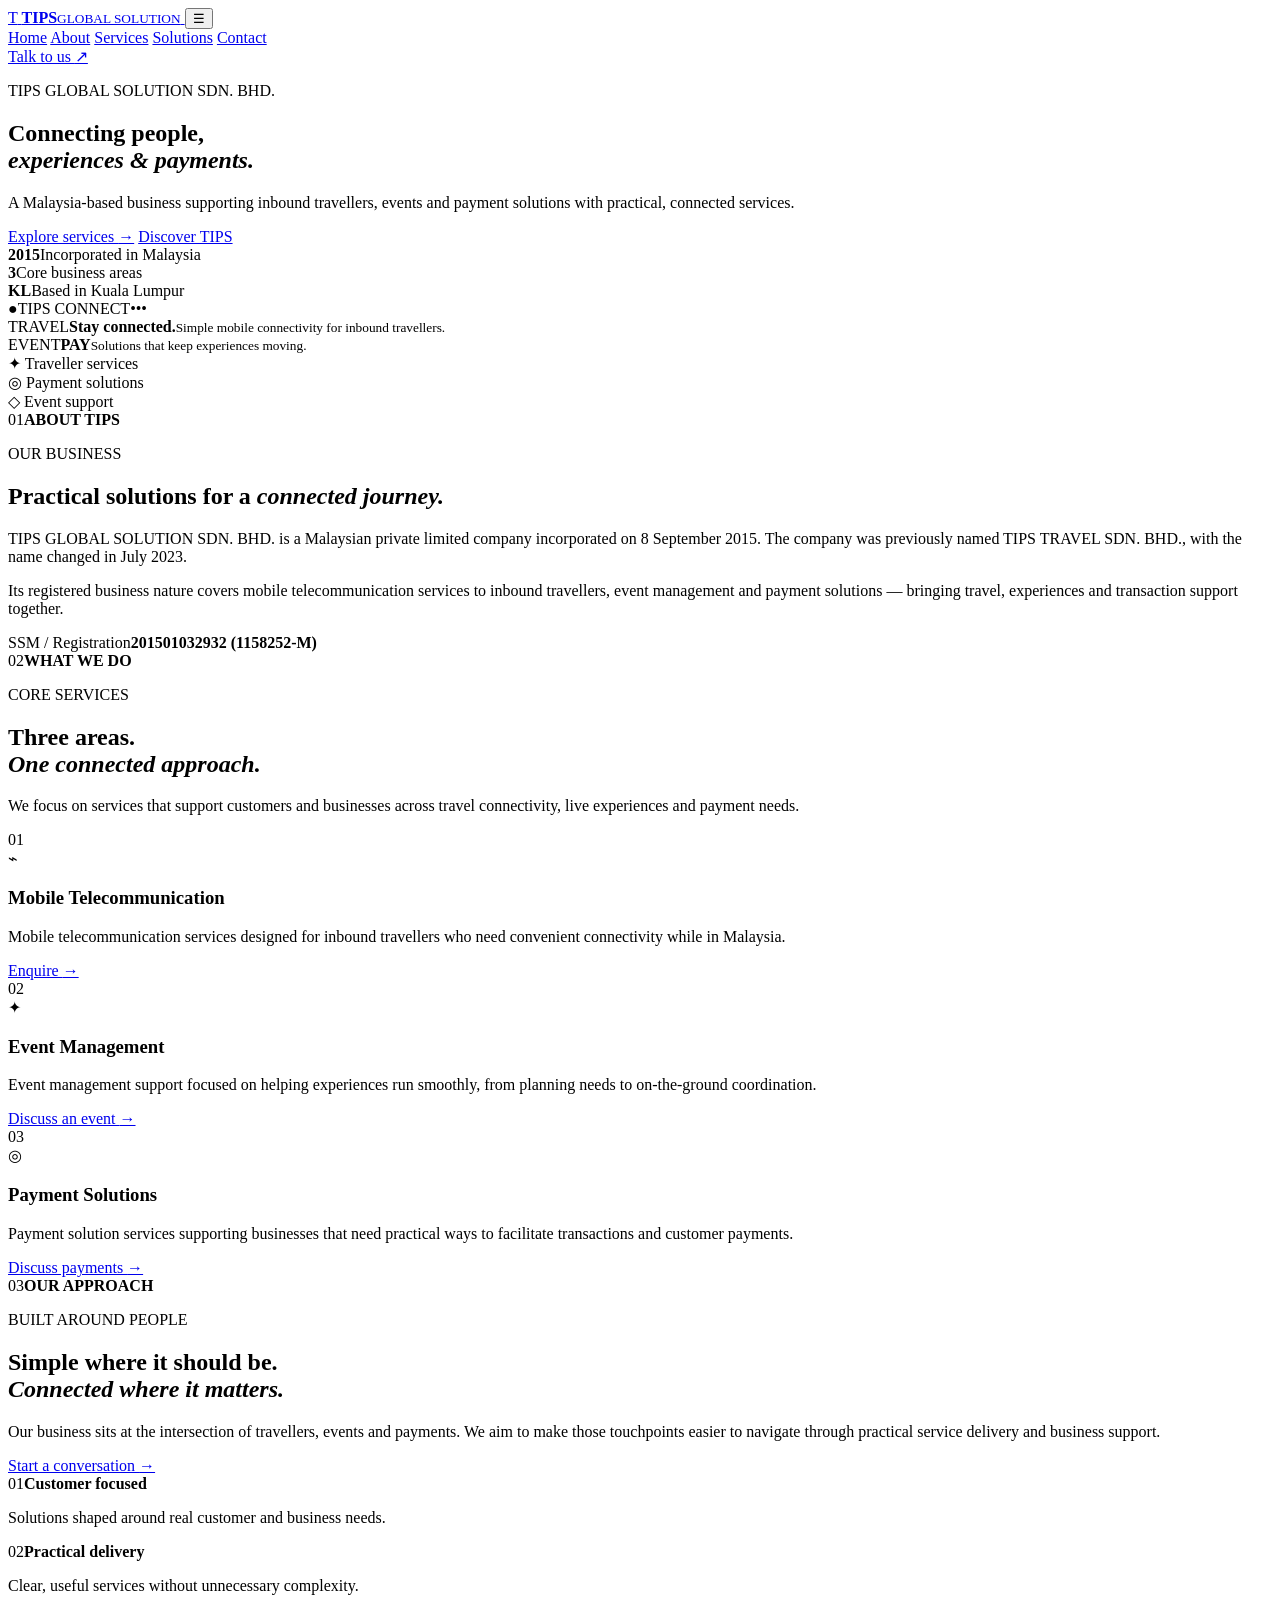
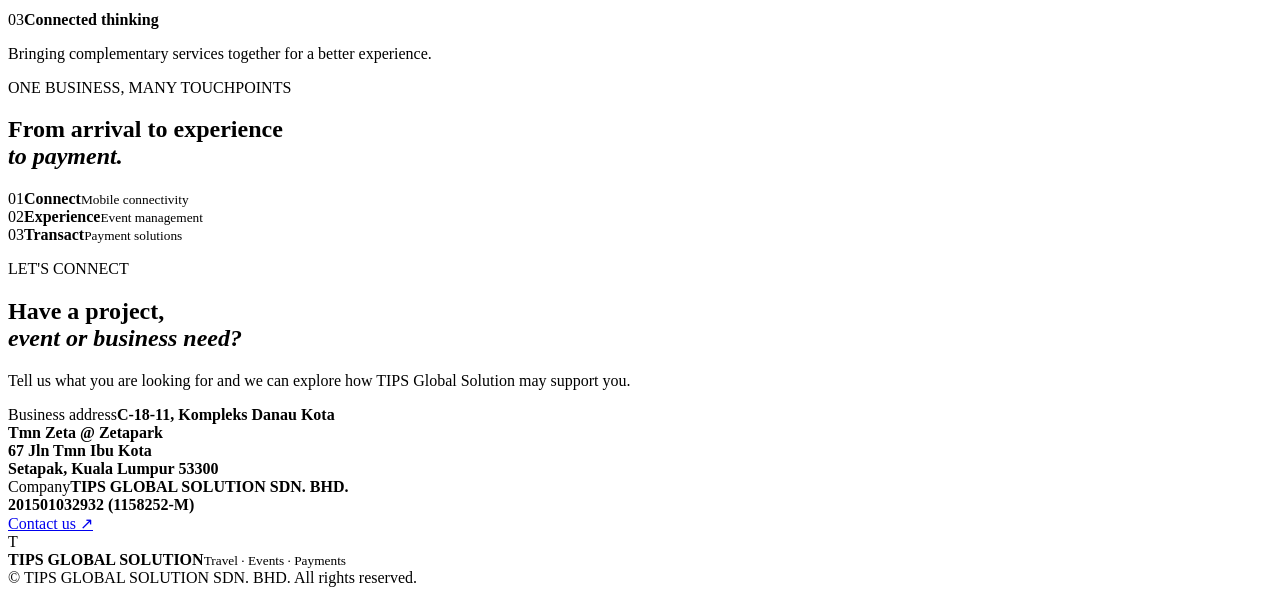
==== tips/index.html @ e6650464 "Add TIPS Global Solution website homepage" ====
<!doctype html>
<html lang="en">
<head>
  <meta charset="utf-8">
  <meta name="viewport" content="width=device-width,initial-scale=1">
  <meta name="description" content="TIPS GLOBAL SOLUTION SDN. BHD. — mobile telecommunication services to inbound travellers, event management and payment solutions.">
  <meta name="theme-color" content="#08111f">
  <title>TIPS GLOBAL SOLUTION SDN. BHD. | Travel, Events & Payment Solutions</title>
  <link rel="preconnect" href="https://fonts.googleapis.com">
  <link rel="preconnect" href="https://fonts.gstatic.com" crossorigin>
  <link href="https://fonts.googleapis.com/css2?family=DM+Sans:wght@400;500;600;700&family=Manrope:wght@600;700;800&display=swap" rel="stylesheet">
  <link rel="stylesheet" href="styles.css">
</head>
<body>
  <header class="site-header" id="top">
    <a class="brand" href="#home" aria-label="TIPS Global Solution home">
      <span class="brand-mark">T</span>
      <span><strong>TIPS</strong><small>GLOBAL SOLUTION</small></span>
    </a>
    <button class="menu" aria-label="Open menu" aria-expanded="false">☰</button>
    <nav class="nav-links">
      <a class="active" href="#home">Home</a>
      <a href="#about">About</a>
      <a href="#services">Services</a>
      <a href="#solutions">Solutions</a>
      <a href="#contact">Contact</a>
    </nav>
    <a class="header-cta" href="#contact">Talk to us <span>↗</span></a>
  </header>

  <main>
    <section class="hero" id="home">
      <div class="hero-glow glow-one"></div><div class="hero-glow glow-two"></div>
      <div class="hero-copy reveal">
        <p class="eyebrow">TIPS GLOBAL SOLUTION SDN. BHD.</p>
        <h1>Connecting people,<br><em>experiences &amp; payments.</em></h1>
        <p class="lead">A Malaysia-based business supporting inbound travellers, events and payment solutions with practical, connected services.</p>
        <div class="hero-actions">
          <a class="btn primary" href="#services">Explore services <span>→</span></a>
          <a class="btn secondary" href="#about">Discover TIPS</a>
        </div>
        <div class="hero-stats">
          <div><strong>2015</strong><span>Incorporated in Malaysia</span></div>
          <div><strong>3</strong><span>Core business areas</span></div>
          <div><strong>KL</strong><span>Based in Kuala Lumpur</span></div>
        </div>
      </div>
      <div class="hero-art reveal delay">
        <div class="orbit orbit-a"></div><div class="orbit orbit-b"></div>
        <div class="phone-card">
          <div class="phone-top"><span>●</span><span>TIPS CONNECT</span><span>•••</span></div>
          <div class="signal"><span>TRAVEL</span><strong>Stay connected.</strong><small>Simple mobile connectivity for inbound travellers.</small></div>
          <div class="phone-bars"><i></i><i></i><i></i><i></i><i></i></div>
          <div class="mini-card"><span>EVENT</span><strong>PAY</strong><small>Solutions that keep experiences moving.</small></div>
        </div>
        <div class="floating-pill pill-one">✦ Traveller services</div>
        <div class="floating-pill pill-two">◎ Payment solutions</div>
        <div class="floating-pill pill-three">◇ Event support</div>
      </div>
    </section>

    <section class="about section" id="about">
      <div class="section-label"><span>01</span><b>ABOUT TIPS</b></div>
      <div class="about-grid">
        <div class="about-heading reveal"><p class="eyebrow">OUR BUSINESS</p><h2>Practical solutions for a <em>connected journey.</em></h2></div>
        <div class="about-copy reveal"><p>TIPS GLOBAL SOLUTION SDN. BHD. is a Malaysian private limited company incorporated on 8 September 2015. The company was previously named TIPS TRAVEL SDN. BHD., with the name changed in July 2023.</p><p>Its registered business nature covers mobile telecommunication services to inbound travellers, event management and payment solutions — bringing travel, experiences and transaction support together.</p><div class="company-note"><span>SSM / Registration</span><strong>201501032932 (1158252-M)</strong></div></div>
      </div>
    </section>

    <section class="services section" id="services">
      <div class="section-label"><span>02</span><b>WHAT WE DO</b></div>
      <div class="section-intro"><div><p class="eyebrow">CORE SERVICES</p><h2>Three areas.<br><em>One connected approach.</em></h2></div><p>We focus on services that support customers and businesses across travel connectivity, live experiences and payment needs.</p></div>
      <div class="service-grid">
        <article class="service-card reveal"><div class="service-number">01</div><div class="icon">⌁</div><h3>Mobile Telecommunication</h3><p>Mobile telecommunication services designed for inbound travellers who need convenient connectivity while in Malaysia.</p><a href="#contact">Enquire <span>→</span></a></article>
        <article class="service-card featured reveal delay"><div class="service-number">02</div><div class="icon">✦</div><h3>Event Management</h3><p>Event management support focused on helping experiences run smoothly, from planning needs to on-the-ground coordination.</p><a href="#contact">Discuss an event <span>→</span></a></article>
        <article class="service-card reveal"><div class="service-number">03</div><div class="icon">◎</div><h3>Payment Solutions</h3><p>Payment solution services supporting businesses that need practical ways to facilitate transactions and customer payments.</p><a href="#contact">Discuss payments <span>→</span></a></article>
      </div>
    </section>

    <section class="solutions section" id="solutions">
      <div class="section-label light"><span>03</span><b>OUR APPROACH</b></div>
      <div class="solutions-grid">
        <div class="solutions-copy reveal"><p class="eyebrow">BUILT AROUND PEOPLE</p><h2>Simple where it should be.<br><em>Connected where it matters.</em></h2><p>Our business sits at the intersection of travellers, events and payments. We aim to make those touchpoints easier to navigate through practical service delivery and business support.</p><a class="btn light-btn" href="#contact">Start a conversation <span>→</span></a></div>
        <div class="principles reveal delay">
          <div><span>01</span><strong>Customer focused</strong><p>Solutions shaped around real customer and business needs.</p></div>
          <div><span>02</span><strong>Practical delivery</strong><p>Clear, useful services without unnecessary complexity.</p></div>
          <div><span>03</span><strong>Connected thinking</strong><p>Bringing complementary services together for a better experience.</p></div>
        </div>
      </div>
    </section>

    <section class="journey section">
      <div class="journey-card reveal">
        <div><p class="eyebrow">ONE BUSINESS, MANY TOUCHPOINTS</p><h2>From arrival to experience<br><em>to payment.</em></h2></div>
        <div class="journey-line"><div><span>01</span><strong>Connect</strong><small>Mobile connectivity</small></div><i></i><div><span>02</span><strong>Experience</strong><small>Event management</small></div><i></i><div><span>03</span><strong>Transact</strong><small>Payment solutions</small></div></div>
      </div>
    </section>

    <section class="contact section" id="contact">
      <div class="contact-card reveal">
        <div class="contact-main"><p class="eyebrow">LET'S CONNECT</p><h2>Have a project,<br><em>event or business need?</em></h2><p>Tell us what you are looking for and we can explore how TIPS Global Solution may support you.</p></div>
        <div class="contact-details"><div><span>Business address</span><strong>C-18-11, Kompleks Danau Kota<br>Tmn Zeta @ Zetapark<br>67 Jln Tmn Ibu Kota<br>Setapak, Kuala Lumpur 53300</strong></div><div><span>Company</span><strong>TIPS GLOBAL SOLUTION SDN. BHD.<br>201501032932 (1158252-M)</strong></div><a class="contact-button" href="mailto:info@tipsglobalsolution.com">Contact us <span>↗</span></a></div>
      </div>
    </section>
  </main>

  <footer>
    <div class="footer-brand"><span class="brand-mark">T</span><div><strong>TIPS GLOBAL SOLUTION</strong><small>Travel · Events · Payments</small></div></div>
    <div class="footer-copy">© <span id="year"></span> TIPS GLOBAL SOLUTION SDN. BHD. All rights reserved.</div>
  </footer>
  <script src="script.js"></script>
</body>
</html>
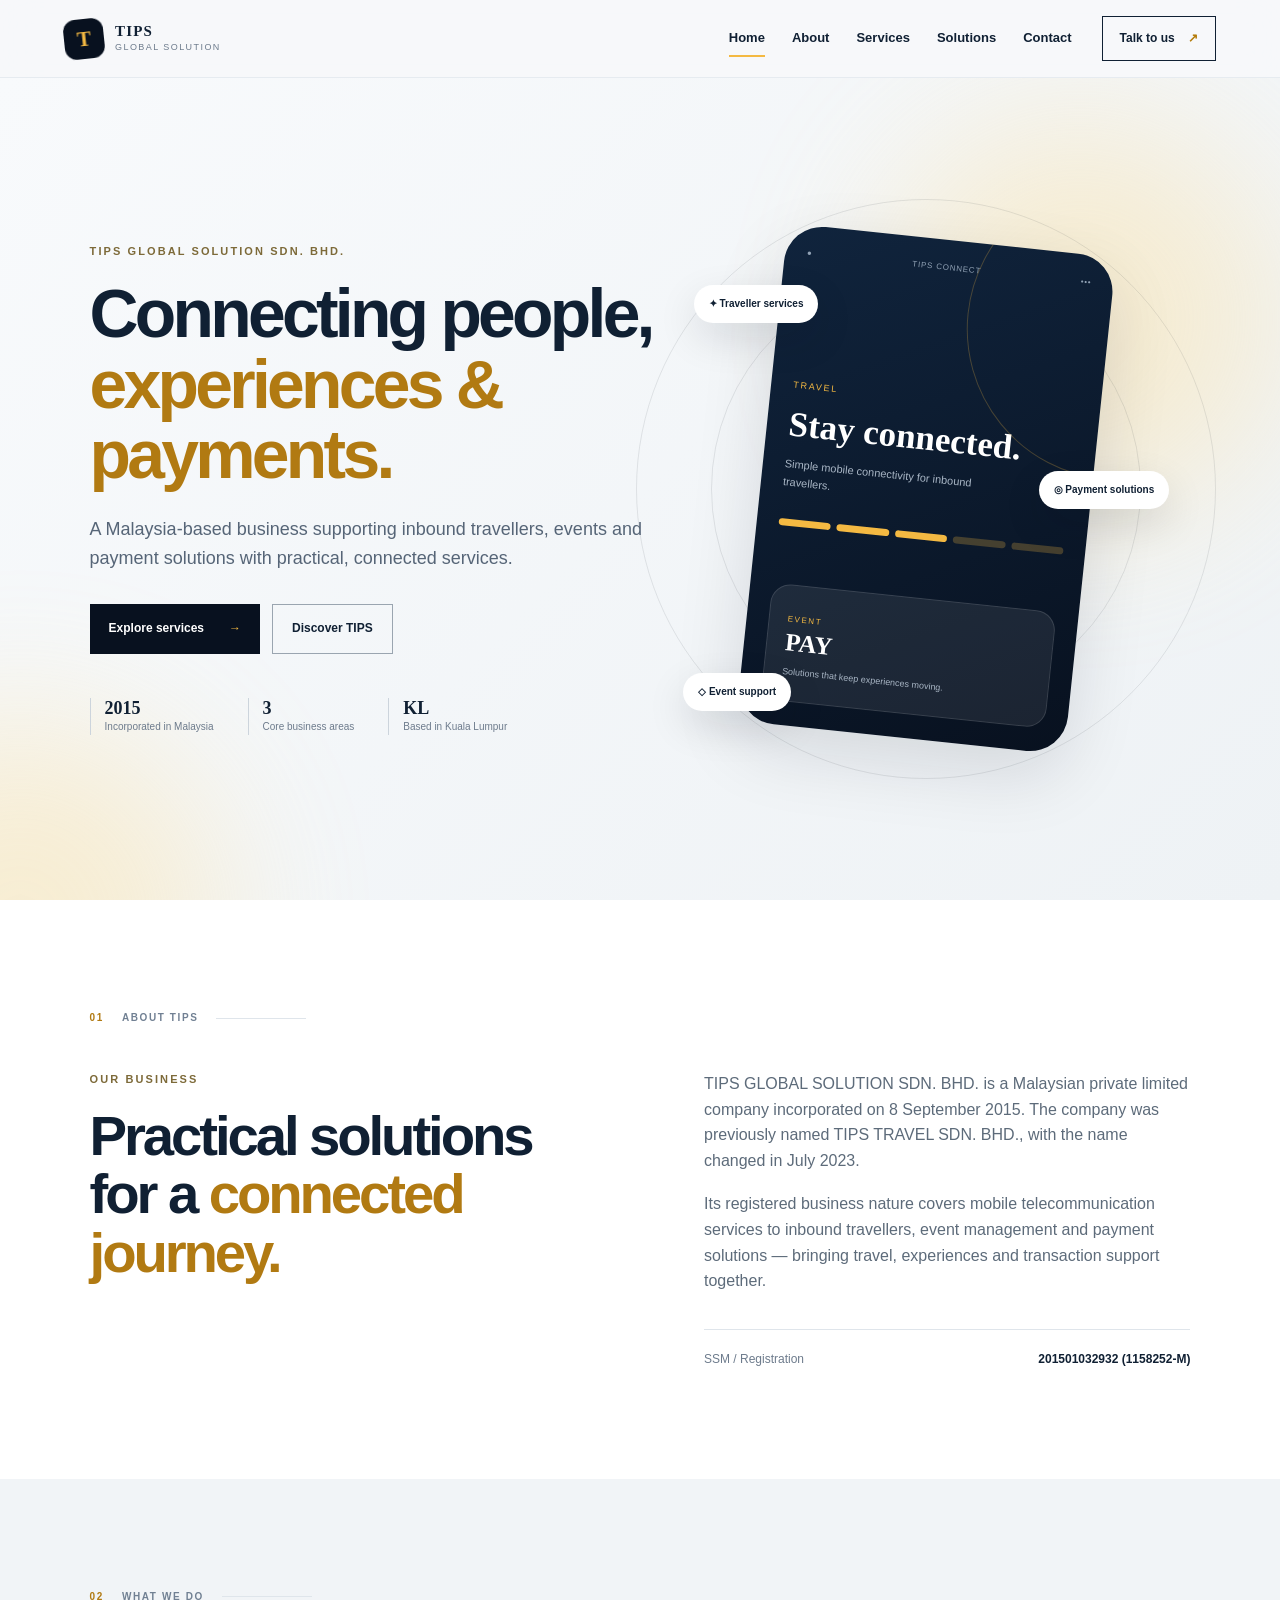
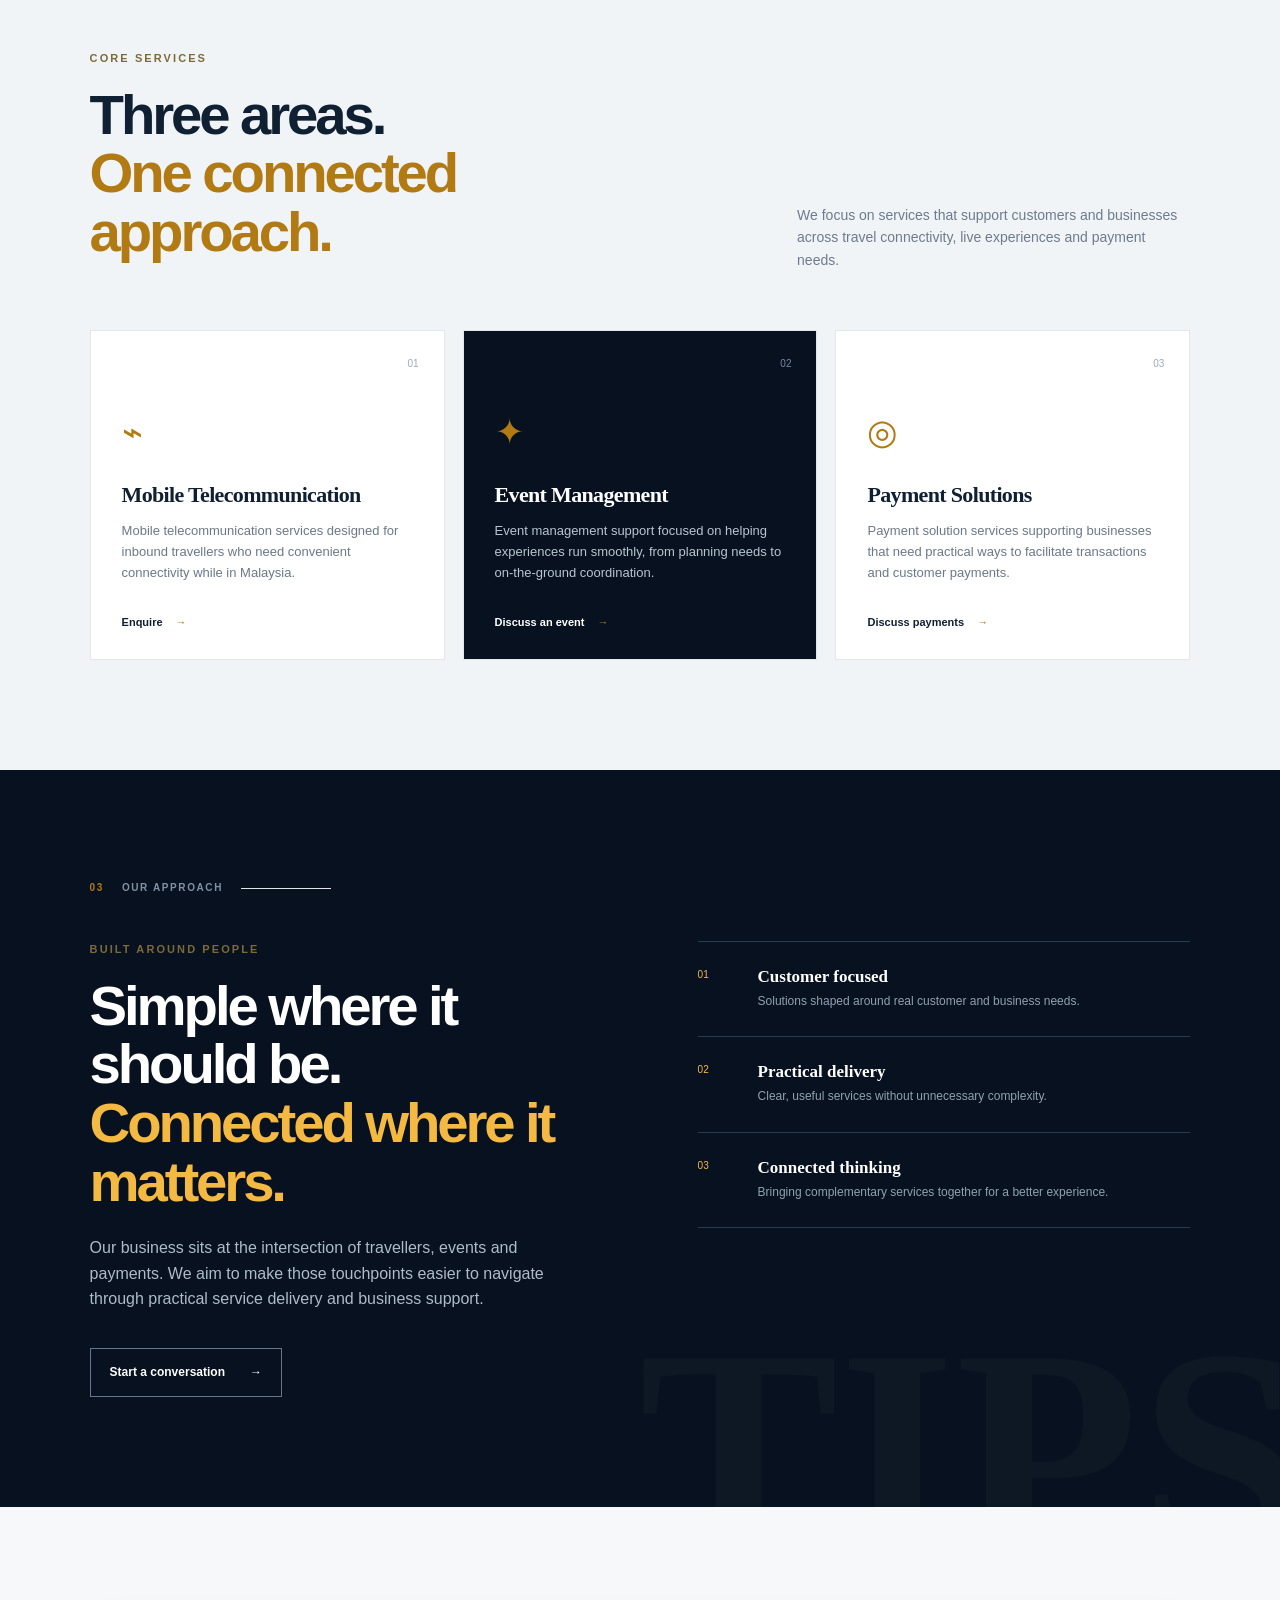
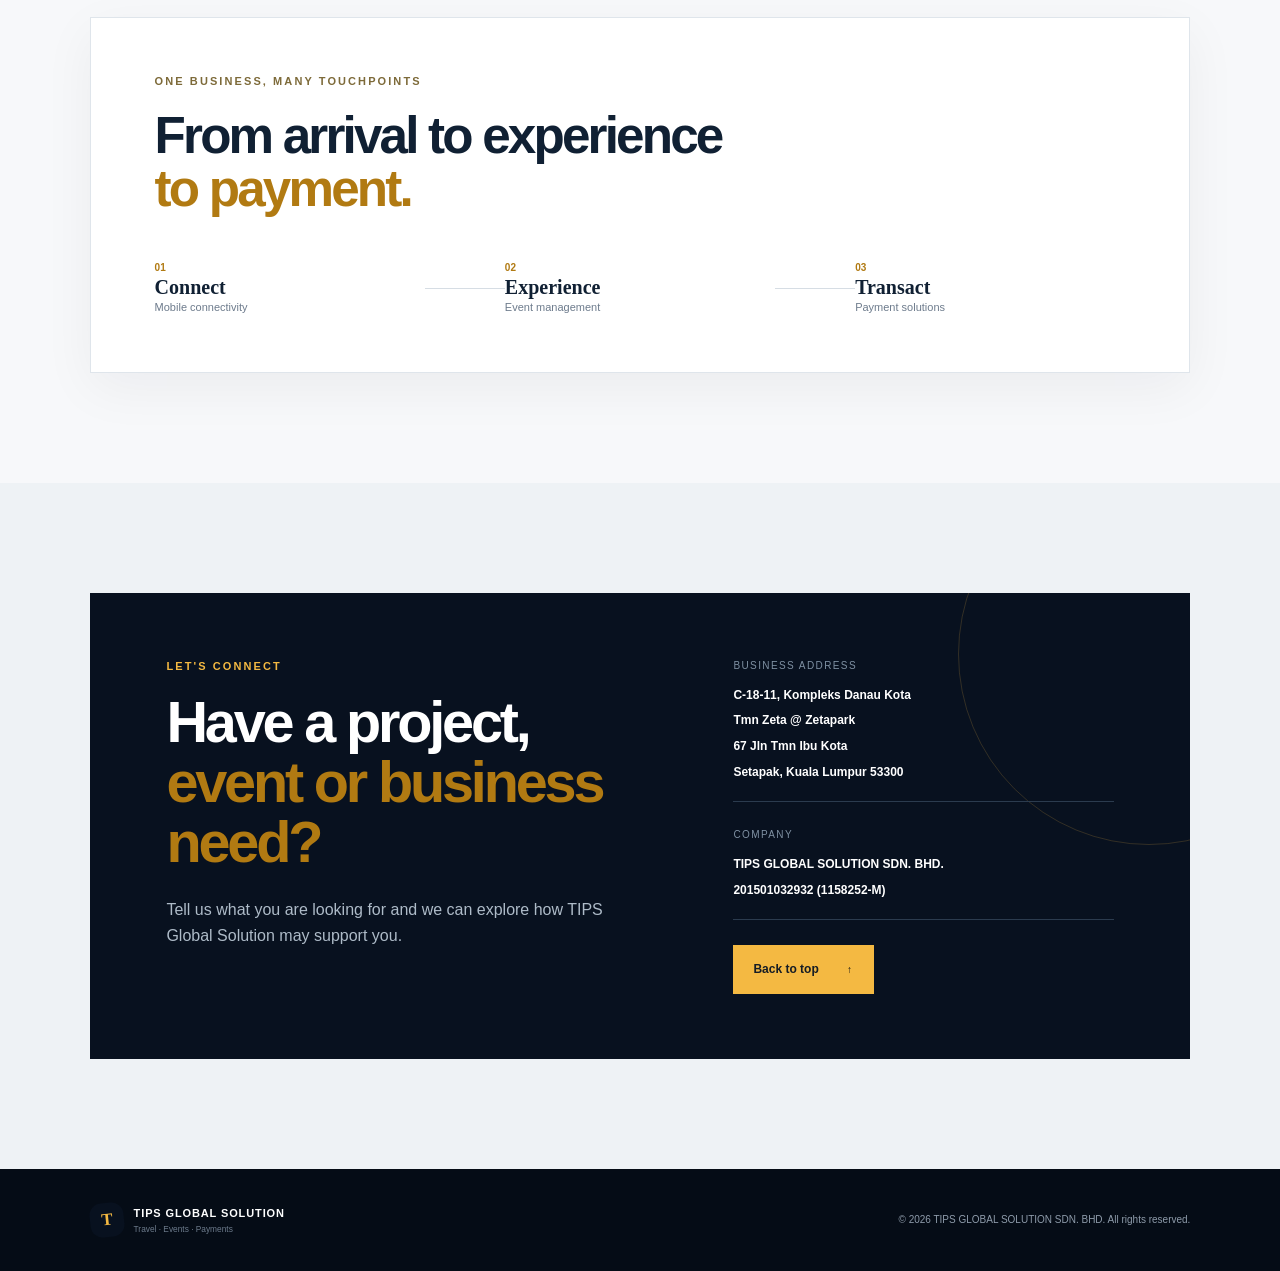
==== commit 4af91151: "Remove unverified contact email from TIPS website" ====
--- a/tips/index.html
+++ b/tips/index.html
@@ -13,101 +13,23 @@
 </head>
 <body>
   <header class="site-header" id="top">
-    <a class="brand" href="#home" aria-label="TIPS Global Solution home">
-      <span class="brand-mark">T</span>
-      <span><strong>TIPS</strong><small>GLOBAL SOLUTION</small></span>
-    </a>
+    <a class="brand" href="#home" aria-label="TIPS Global Solution home"><span class="brand-mark">T</span><span><strong>TIPS</strong><small>GLOBAL SOLUTION</small></span></a>
     <button class="menu" aria-label="Open menu" aria-expanded="false">☰</button>
-    <nav class="nav-links">
-      <a class="active" href="#home">Home</a>
-      <a href="#about">About</a>
-      <a href="#services">Services</a>
-      <a href="#solutions">Solutions</a>
-      <a href="#contact">Contact</a>
-    </nav>
+    <nav class="nav-links"><a class="active" href="#home">Home</a><a href="#about">About</a><a href="#services">Services</a><a href="#solutions">Solutions</a><a href="#contact">Contact</a></nav>
     <a class="header-cta" href="#contact">Talk to us <span>↗</span></a>
   </header>
-
   <main>
-    <section class="hero" id="home">
-      <div class="hero-glow glow-one"></div><div class="hero-glow glow-two"></div>
-      <div class="hero-copy reveal">
-        <p class="eyebrow">TIPS GLOBAL SOLUTION SDN. BHD.</p>
-        <h1>Connecting people,<br><em>experiences &amp; payments.</em></h1>
-        <p class="lead">A Malaysia-based business supporting inbound travellers, events and payment solutions with practical, connected services.</p>
-        <div class="hero-actions">
-          <a class="btn primary" href="#services">Explore services <span>→</span></a>
-          <a class="btn secondary" href="#about">Discover TIPS</a>
-        </div>
-        <div class="hero-stats">
-          <div><strong>2015</strong><span>Incorporated in Malaysia</span></div>
-          <div><strong>3</strong><span>Core business areas</span></div>
-          <div><strong>KL</strong><span>Based in Kuala Lumpur</span></div>
-        </div>
-      </div>
-      <div class="hero-art reveal delay">
-        <div class="orbit orbit-a"></div><div class="orbit orbit-b"></div>
-        <div class="phone-card">
-          <div class="phone-top"><span>●</span><span>TIPS CONNECT</span><span>•••</span></div>
-          <div class="signal"><span>TRAVEL</span><strong>Stay connected.</strong><small>Simple mobile connectivity for inbound travellers.</small></div>
-          <div class="phone-bars"><i></i><i></i><i></i><i></i><i></i></div>
-          <div class="mini-card"><span>EVENT</span><strong>PAY</strong><small>Solutions that keep experiences moving.</small></div>
-        </div>
-        <div class="floating-pill pill-one">✦ Traveller services</div>
-        <div class="floating-pill pill-two">◎ Payment solutions</div>
-        <div class="floating-pill pill-three">◇ Event support</div>
-      </div>
+    <section class="hero" id="home"><div class="hero-glow glow-one"></div><div class="hero-glow glow-two"></div>
+      <div class="hero-copy reveal"><p class="eyebrow">TIPS GLOBAL SOLUTION SDN. BHD.</p><h1>Connecting people,<br><em>experiences &amp; payments.</em></h1><p class="lead">A Malaysia-based business supporting inbound travellers, events and payment solutions with practical, connected services.</p><div class="hero-actions"><a class="btn primary" href="#services">Explore services <span>→</span></a><a class="btn secondary" href="#about">Discover TIPS</a></div><div class="hero-stats"><div><strong>2015</strong><span>Incorporated in Malaysia</span></div><div><strong>3</strong><span>Core business areas</span></div><div><strong>KL</strong><span>Based in Kuala Lumpur</span></div></div></div>
+      <div class="hero-art reveal delay"><div class="orbit orbit-a"></div><div class="orbit orbit-b"></div><div class="phone-card"><div class="phone-top"><span>●</span><span>TIPS CONNECT</span><span>•••</span></div><div class="signal"><span>TRAVEL</span><strong>Stay connected.</strong><small>Simple mobile connectivity for inbound travellers.</small></div><div class="phone-bars"><i></i><i></i><i></i><i></i><i></i></div><div class="mini-card"><span>EVENT</span><strong>PAY</strong><small>Solutions that keep experiences moving.</small></div></div><div class="floating-pill pill-one">✦ Traveller services</div><div class="floating-pill pill-two">◎ Payment solutions</div><div class="floating-pill pill-three">◇ Event support</div></div>
     </section>
-
-    <section class="about section" id="about">
-      <div class="section-label"><span>01</span><b>ABOUT TIPS</b></div>
-      <div class="about-grid">
-        <div class="about-heading reveal"><p class="eyebrow">OUR BUSINESS</p><h2>Practical solutions for a <em>connected journey.</em></h2></div>
-        <div class="about-copy reveal"><p>TIPS GLOBAL SOLUTION SDN. BHD. is a Malaysian private limited company incorporated on 8 September 2015. The company was previously named TIPS TRAVEL SDN. BHD., with the name changed in July 2023.</p><p>Its registered business nature covers mobile telecommunication services to inbound travellers, event management and payment solutions — bringing travel, experiences and transaction support together.</p><div class="company-note"><span>SSM / Registration</span><strong>201501032932 (1158252-M)</strong></div></div>
-      </div>
-    </section>
-
-    <section class="services section" id="services">
-      <div class="section-label"><span>02</span><b>WHAT WE DO</b></div>
-      <div class="section-intro"><div><p class="eyebrow">CORE SERVICES</p><h2>Three areas.<br><em>One connected approach.</em></h2></div><p>We focus on services that support customers and businesses across travel connectivity, live experiences and payment needs.</p></div>
-      <div class="service-grid">
-        <article class="service-card reveal"><div class="service-number">01</div><div class="icon">⌁</div><h3>Mobile Telecommunication</h3><p>Mobile telecommunication services designed for inbound travellers who need convenient connectivity while in Malaysia.</p><a href="#contact">Enquire <span>→</span></a></article>
-        <article class="service-card featured reveal delay"><div class="service-number">02</div><div class="icon">✦</div><h3>Event Management</h3><p>Event management support focused on helping experiences run smoothly, from planning needs to on-the-ground coordination.</p><a href="#contact">Discuss an event <span>→</span></a></article>
-        <article class="service-card reveal"><div class="service-number">03</div><div class="icon">◎</div><h3>Payment Solutions</h3><p>Payment solution services supporting businesses that need practical ways to facilitate transactions and customer payments.</p><a href="#contact">Discuss payments <span>→</span></a></article>
-      </div>
-    </section>
-
-    <section class="solutions section" id="solutions">
-      <div class="section-label light"><span>03</span><b>OUR APPROACH</b></div>
-      <div class="solutions-grid">
-        <div class="solutions-copy reveal"><p class="eyebrow">BUILT AROUND PEOPLE</p><h2>Simple where it should be.<br><em>Connected where it matters.</em></h2><p>Our business sits at the intersection of travellers, events and payments. We aim to make those touchpoints easier to navigate through practical service delivery and business support.</p><a class="btn light-btn" href="#contact">Start a conversation <span>→</span></a></div>
-        <div class="principles reveal delay">
-          <div><span>01</span><strong>Customer focused</strong><p>Solutions shaped around real customer and business needs.</p></div>
-          <div><span>02</span><strong>Practical delivery</strong><p>Clear, useful services without unnecessary complexity.</p></div>
-          <div><span>03</span><strong>Connected thinking</strong><p>Bringing complementary services together for a better experience.</p></div>
-        </div>
-      </div>
-    </section>
-
-    <section class="journey section">
-      <div class="journey-card reveal">
-        <div><p class="eyebrow">ONE BUSINESS, MANY TOUCHPOINTS</p><h2>From arrival to experience<br><em>to payment.</em></h2></div>
-        <div class="journey-line"><div><span>01</span><strong>Connect</strong><small>Mobile connectivity</small></div><i></i><div><span>02</span><strong>Experience</strong><small>Event management</small></div><i></i><div><span>03</span><strong>Transact</strong><small>Payment solutions</small></div></div>
-      </div>
-    </section>
-
-    <section class="contact section" id="contact">
-      <div class="contact-card reveal">
-        <div class="contact-main"><p class="eyebrow">LET'S CONNECT</p><h2>Have a project,<br><em>event or business need?</em></h2><p>Tell us what you are looking for and we can explore how TIPS Global Solution may support you.</p></div>
-        <div class="contact-details"><div><span>Business address</span><strong>C-18-11, Kompleks Danau Kota<br>Tmn Zeta @ Zetapark<br>67 Jln Tmn Ibu Kota<br>Setapak, Kuala Lumpur 53300</strong></div><div><span>Company</span><strong>TIPS GLOBAL SOLUTION SDN. BHD.<br>201501032932 (1158252-M)</strong></div><a class="contact-button" href="mailto:info@tipsglobalsolution.com">Contact us <span>↗</span></a></div>
-      </div>
-    </section>
+    <section class="about section" id="about"><div class="section-label"><span>01</span><b>ABOUT TIPS</b></div><div class="about-grid"><div class="about-heading reveal"><p class="eyebrow">OUR BUSINESS</p><h2>Practical solutions for a <em>connected journey.</em></h2></div><div class="about-copy reveal"><p>TIPS GLOBAL SOLUTION SDN. BHD. is a Malaysian private limited company incorporated on 8 September 2015. The company was previously named TIPS TRAVEL SDN. BHD., with the name changed in July 2023.</p><p>Its registered business nature covers mobile telecommunication services to inbound travellers, event management and payment solutions — bringing travel, experiences and transaction support together.</p><div class="company-note"><span>SSM / Registration</span><strong>201501032932 (1158252-M)</strong></div></div></div></section>
+    <section class="services section" id="services"><div class="section-label"><span>02</span><b>WHAT WE DO</b></div><div class="section-intro"><div><p class="eyebrow">CORE SERVICES</p><h2>Three areas.<br><em>One connected approach.</em></h2></div><p>We focus on services that support customers and businesses across travel connectivity, live experiences and payment needs.</p></div><div class="service-grid"><article class="service-card reveal"><div class="service-number">01</div><div class="icon">⌁</div><h3>Mobile Telecommunication</h3><p>Mobile telecommunication services designed for inbound travellers who need convenient connectivity while in Malaysia.</p><a href="#contact">Enquire <span>→</span></a></article><article class="service-card featured reveal delay"><div class="service-number">02</div><div class="icon">✦</div><h3>Event Management</h3><p>Event management support focused on helping experiences run smoothly, from planning needs to on-the-ground coordination.</p><a href="#contact">Discuss an event <span>→</span></a></article><article class="service-card reveal"><div class="service-number">03</div><div class="icon">◎</div><h3>Payment Solutions</h3><p>Payment solution services supporting businesses that need practical ways to facilitate transactions and customer payments.</p><a href="#contact">Discuss payments <span>→</span></a></article></div></section>
+    <section class="solutions section" id="solutions"><div class="section-label light"><span>03</span><b>OUR APPROACH</b></div><div class="solutions-grid"><div class="solutions-copy reveal"><p class="eyebrow">BUILT AROUND PEOPLE</p><h2>Simple where it should be.<br><em>Connected where it matters.</em></h2><p>Our business sits at the intersection of travellers, events and payments. We aim to make those touchpoints easier to navigate through practical service delivery and business support.</p><a class="btn light-btn" href="#contact">Start a conversation <span>→</span></a></div><div class="principles reveal delay"><div><span>01</span><strong>Customer focused</strong><p>Solutions shaped around real customer and business needs.</p></div><div><span>02</span><strong>Practical delivery</strong><p>Clear, useful services without unnecessary complexity.</p></div><div><span>03</span><strong>Connected thinking</strong><p>Bringing complementary services together for a better experience.</p></div></div></div></section>
+    <section class="journey section"><div class="journey-card reveal"><div><p class="eyebrow">ONE BUSINESS, MANY TOUCHPOINTS</p><h2>From arrival to experience<br><em>to payment.</em></h2></div><div class="journey-line"><div><span>01</span><strong>Connect</strong><small>Mobile connectivity</small></div><i></i><div><span>02</span><strong>Experience</strong><small>Event management</small></div><i></i><div><span>03</span><strong>Transact</strong><small>Payment solutions</small></div></div></div></section>
+    <section class="contact section" id="contact"><div class="contact-card reveal"><div class="contact-main"><p class="eyebrow">LET'S CONNECT</p><h2>Have a project,<br><em>event or business need?</em></h2><p>Tell us what you are looking for and we can explore how TIPS Global Solution may support you.</p></div><div class="contact-details"><div><span>Business address</span><strong>C-18-11, Kompleks Danau Kota<br>Tmn Zeta @ Zetapark<br>67 Jln Tmn Ibu Kota<br>Setapak, Kuala Lumpur 53300</strong></div><div><span>Company</span><strong>TIPS GLOBAL SOLUTION SDN. BHD.<br>201501032932 (1158252-M)</strong></div><a class="contact-button" href="#top">Back to top <span>↑</span></a></div></div></section>
   </main>
-
-  <footer>
-    <div class="footer-brand"><span class="brand-mark">T</span><div><strong>TIPS GLOBAL SOLUTION</strong><small>Travel · Events · Payments</small></div></div>
-    <div class="footer-copy">© <span id="year"></span> TIPS GLOBAL SOLUTION SDN. BHD. All rights reserved.</div>
-  </footer>
+  <footer><div class="footer-brand"><span class="brand-mark">T</span><div><strong>TIPS GLOBAL SOLUTION</strong><small>Travel · Events · Payments</small></div></div><div class="footer-copy">© <span id="year"></span> TIPS GLOBAL SOLUTION SDN. BHD. All rights reserved.</div></footer>
   <script src="script.js"></script>
 </body>
 </html>
--- a/tips/styles.css
+++ b/tips/styles.css
@@ -0,0 +1 @@
+:root{--navy:#08111f;--navy2:#0e1d31;--ink:#102033;--muted:#6d7b8c;--paper:#f7f8fa;--white:#fff;--line:#dfe5eb;--accent:#f4b942;--accent2:#ffd77b;--shadow:0 24px 70px rgba(8,17,31,.12)}*{box-sizing:border-box}html{scroll-behavior:smooth}body{margin:0;font-family:'DM Sans',sans-serif;color:var(--ink);background:var(--paper);line-height:1.6}a{text-decoration:none;color:inherit}.site-header{height:78px;padding:0 clamp(22px,5vw,76px);display:flex;align-items:center;gap:30px;background:rgba(247,248,250,.9);backdrop-filter:blur(18px);position:sticky;top:0;z-index:20;border-bottom:1px solid rgba(223,229,235,.7)}.brand{display:flex;align-items:center;gap:11px;margin-right:auto}.brand-mark{width:40px;height:40px;border-radius:12px;display:grid;place-items:center;background:var(--navy);color:var(--accent);font:800 21px Manrope;transform:rotate(-6deg)}.brand strong{display:block;font:800 15px Manrope;letter-spacing:.08em}.brand small{display:block;font-size:9px;letter-spacing:.16em;color:var(--muted)}.nav-links{display:flex;gap:27px;font-size:13px;font-weight:600}.nav-links a{padding:8px 0;position:relative}.nav-links a:after{content:'';position:absolute;left:0;bottom:0;width:0;height:2px;background:var(--accent);transition:.25s}.nav-links a:hover:after,.nav-links a.active:after{width:100%}.header-cta{padding:12px 17px;border:1px solid var(--ink);font-weight:700;font-size:12px}.header-cta span{margin-left:10px;color:#b47b08}.menu{display:none;border:0;background:none;font-size:25px}.hero{min-height:calc(100vh - 78px);display:grid;grid-template-columns:1.04fr .96fr;align-items:center;padding:80px clamp(22px,7vw,110px);background:linear-gradient(135deg,#f8fafc 0%,#eef2f5 100%);position:relative;overflow:hidden}.hero-copy{max-width:680px;position:relative;z-index:2}.eyebrow{font-size:11px;font-weight:800;letter-spacing:.19em;color:#7d6a39;margin:0 0 18px}.hero h1,.about h2,.section h2,.contact h2{font-family:Manrope,sans-serif;font-size:clamp(42px,5.3vw,76px);line-height:1.04;letter-spacing:-.055em;margin:0 0 24px;font-weight:800}.hero h1 em,.section h2 em,.about h2 em,.contact h2 em{font-style:normal;color:#b17a12}.lead{font-size:18px;max-width:590px;color:#566577}.hero-actions{display:flex;gap:12px;margin:32px 0 44px}.btn{display:inline-flex;align-items:center;gap:25px;padding:14px 19px;font-weight:700;font-size:12px}.primary{background:var(--navy);color:white}.secondary{border:1px solid #9aa5b0}.primary span{color:var(--accent)}.hero-stats{display:flex;gap:34px}.hero-stats div{display:flex;flex-direction:column;border-left:1px solid #ccd4dc;padding-left:14px}.hero-stats strong{font:800 18px Manrope}.hero-stats span{font-size:10px;color:var(--muted);max-width:110px}.hero-art{height:600px;position:relative;display:grid;place-items:center}.phone-card{width:min(330px,65%);height:500px;border-radius:38px;background:linear-gradient(155deg,#10243d,#08111f);box-shadow:var(--shadow);padding:22px;color:white;transform:rotate(6deg);position:relative;z-index:2;overflow:hidden}.phone-card:before{content:'';position:absolute;width:300px;height:300px;border:1px solid rgba(244,185,66,.25);border-radius:50%;right:-160px;top:-80px}.phone-top{display:flex;justify-content:space-between;color:#91a2b5;font-size:8px;letter-spacing:.1em}.signal{margin-top:110px}.signal span{font-size:9px;color:var(--accent);letter-spacing:.2em}.signal strong{display:block;font:800 35px/1.05 Manrope;margin:12px 0}.signal small{display:block;color:#aab7c6;font-size:11px;max-width:230px}.phone-bars{display:flex;gap:6px;margin-top:28px}.phone-bars i{height:7px;flex:1;background:var(--accent);border-radius:5px}.phone-bars i:nth-child(4),.phone-bars i:nth-child(5){opacity:.25}.mini-card{position:absolute;left:22px;right:22px;bottom:24px;padding:18px;background:rgba(255,255,255,.08);border:1px solid rgba(255,255,255,.12);border-radius:20px}.mini-card span{font-size:8px;color:var(--accent);letter-spacing:.2em}.mini-card strong{font:800 25px Manrope;display:block}.mini-card small{color:#aab7c6;font-size:9px}.orbit{position:absolute;border:1px solid rgba(8,17,31,.09);border-radius:50%}.orbit-a{width:580px;height:580px}.orbit-b{width:430px;height:430px}.floating-pill{position:absolute;background:white;padding:11px 15px;border-radius:50px;box-shadow:0 15px 40px rgba(8,17,31,.12);font-size:10px;font-weight:800;z-index:3}.pill-one{top:16%;left:6%}.pill-two{right:4%;top:47%}.pill-three{bottom:13%;left:4%}.hero-glow{position:absolute;width:400px;height:400px;border-radius:50%;filter:blur(80px);opacity:.3;background:#ffd77b}.glow-one{right:0;top:5%}.glow-two{left:-180px;bottom:-220px}.section{padding:110px clamp(22px,7vw,110px)}.section-label{display:flex;gap:18px;align-items:center;font-size:10px;letter-spacing:.16em;color:#718093;margin-bottom:45px}.section-label span{color:#b17a12;font-weight:800}.section-label:after{content:'';height:1px;background:var(--line);width:90px}.about{background:white}.about-grid{display:grid;grid-template-columns:1fr 1fr;gap:10vw}.about-heading h2,.section h2{font-size:clamp(38px,4.4vw,62px)}.about-copy{max-width:590px;color:#5d6b7a}.about-copy p{margin:0 0 18px}.company-note{border-top:1px solid var(--line);margin-top:35px;padding-top:20px;display:flex;justify-content:space-between;font-size:12px}.company-note span{color:var(--muted)}.company-note strong{color:var(--ink)}.services{background:#f1f4f7}.section-intro{display:grid;grid-template-columns:1fr .65fr;gap:8vw;align-items:end;margin-bottom:45px}.section-intro>p{color:var(--muted);font-size:14px;max-width:410px}.service-grid{display:grid;grid-template-columns:repeat(3,1fr);gap:18px}.service-card{background:white;padding:31px;min-height:330px;border:1px solid #e2e7ec;position:relative;transition:.3s}.service-card:hover{transform:translateY(-8px);box-shadow:var(--shadow)}.service-card.featured{background:var(--navy);color:white}.service-number{position:absolute;right:25px;top:25px;font-size:10px;color:#9ba8b7}.featured .service-number{color:#788a9e}.icon{font-size:35px;color:#b17a12;margin:42px 0 22px}.service-card h3{font:800 22px Manrope;margin:0 0 12px;letter-spacing:-.03em}.service-card p{color:#6b7886;font-size:13px;max-width:300px}.featured p{color:#b9c5d1}.service-card a{position:absolute;bottom:28px;font-size:11px;font-weight:800}.service-card a span{color:#b17a12;margin-left:10px}.solutions{background:var(--navy);color:white;position:relative;overflow:hidden}.solutions:after{content:'TIPS';position:absolute;right:-2vw;bottom:-120px;font:800 300px Manrope;color:rgba(255,255,255,.025)}.light{color:#8191a3}.solutions-grid{display:grid;grid-template-columns:1fr 1fr;gap:9vw;position:relative;z-index:1}.solutions-copy{max-width:650px}.solutions h2{color:white}.solutions h2 em{color:var(--accent)}.solutions-copy>p:not(.eyebrow){color:#aebbc8;max-width:570px}.light-btn{border:1px solid #667688;color:white;margin-top:20px}.principles{border-top:1px solid #2b3b4e}.principles>div{padding:25px 0;border-bottom:1px solid #2b3b4e;display:grid;grid-template-columns:45px 1fr;column-gap:15px}.principles span{color:var(--accent);font-size:10px}.principles strong{font:700 17px Manrope}.principles p{grid-column:2;color:#91a0af;font-size:12px;margin:5px 0 0}.journey{background:#f7f8fa}.journey-card{background:white;border:1px solid var(--line);padding:55px clamp(25px,5vw,70px);box-shadow:0 15px 50px rgba(8,17,31,.05)}.journey-card h2{font-size:clamp(32px,4vw,52px)}.journey-line{display:grid;grid-template-columns:1fr 80px 1fr 80px 1fr;align-items:center;margin-top:45px}.journey-line i{height:1px;background:#d6dde4}.journey-line div{display:flex;flex-direction:column}.journey-line span{color:#b17a12;font-size:10px;font-weight:800}.journey-line strong{font:800 20px Manrope}.journey-line small{font-size:11px;color:var(--muted)}.contact{background:#eef2f5}.contact-card{background:var(--navy);color:white;display:grid;grid-template-columns:1.1fr .9fr;gap:8vw;padding:65px clamp(25px,6vw,80px);position:relative;overflow:hidden}.contact-card:after{content:'';position:absolute;width:380px;height:380px;border:1px solid rgba(244,185,66,.18);border-radius:50%;right:-150px;top:-130px}.contact-main{position:relative;z-index:1}.contact h2{font-size:clamp(38px,4.5vw,60px)}.contact-main>p:last-child{color:#aebbc8;max-width:480px}.contact-details{position:relative;z-index:1;display:flex;flex-direction:column;justify-content:center;gap:25px}.contact-details div{border-bottom:1px solid #2b3b4e;padding-bottom:18px}.contact-details span{display:block;color:#7f91a3;font-size:10px;text-transform:uppercase;letter-spacing:.14em;margin-bottom:7px}.contact-details strong{font-size:12px;line-height:1.8}.contact-button{background:var(--accent);color:#161d25;padding:15px 20px;font-size:12px;font-weight:800;width:max-content}.contact-button span{display:inline;margin-left:25px;color:#111}.contact .eyebrow{color:var(--accent)}footer{padding:34px clamp(22px,7vw,110px);background:#050c16;color:#8e9baa;display:flex;align-items:center;gap:30px;justify-content:space-between;font-size:10px}.footer-brand{display:flex;align-items:center;gap:10px;color:white}.footer-brand .brand-mark{width:34px;height:34px;font-size:17px}.footer-brand strong{display:block;font-size:11px;letter-spacing:.08em}.footer-brand small{display:block;color:#6d7b8c}.reveal{opacity:0;transform:translateY(22px);transition:opacity .7s ease,transform .7s ease}.reveal.visible{opacity:1;transform:none}.delay{transition-delay:.12s}@media(max-width:850px){.site-header{height:70px}.menu{display:block;order:3}.nav-links{position:absolute;left:18px;right:18px;top:76px;display:none;flex-direction:column;gap:0;background:white;border:1px solid var(--line);box-shadow:var(--shadow);padding:10px 20px}.nav-links.open{display:flex}.nav-links a{padding:13px 0}.header-cta{display:none}.hero{grid-template-columns:1fr;padding-top:65px}.hero-art{height:470px;margin-top:20px}.phone-card{height:410px}.about-grid,.solutions-grid,.contact-card,.section-intro{grid-template-columns:1fr;gap:40px}.service-grid{grid-template-columns:1fr}.journey-line{grid-template-columns:1fr;gap:15px}.journey-line i{width:1px;height:35px;margin-left:7px}.hero-stats{gap:18px}.hero h1{font-size:48px}.section{padding-top:80px;padding-bottom:80px}footer{flex-direction:column;align-items:flex-start}}@media(max-width:520px){.hero h1{font-size:41px}.hero-actions{flex-direction:column;align-items:flex-start}.hero-stats{flex-wrap:wrap}.floating-pill{font-size:9px}.pill-two{right:0}.hero-art{height:430px}.phone-card{width:255px;height:390px}.signal{margin-top:85px}.contact-details{gap:18px}.company-note{flex-direction:column;gap:5px}}
